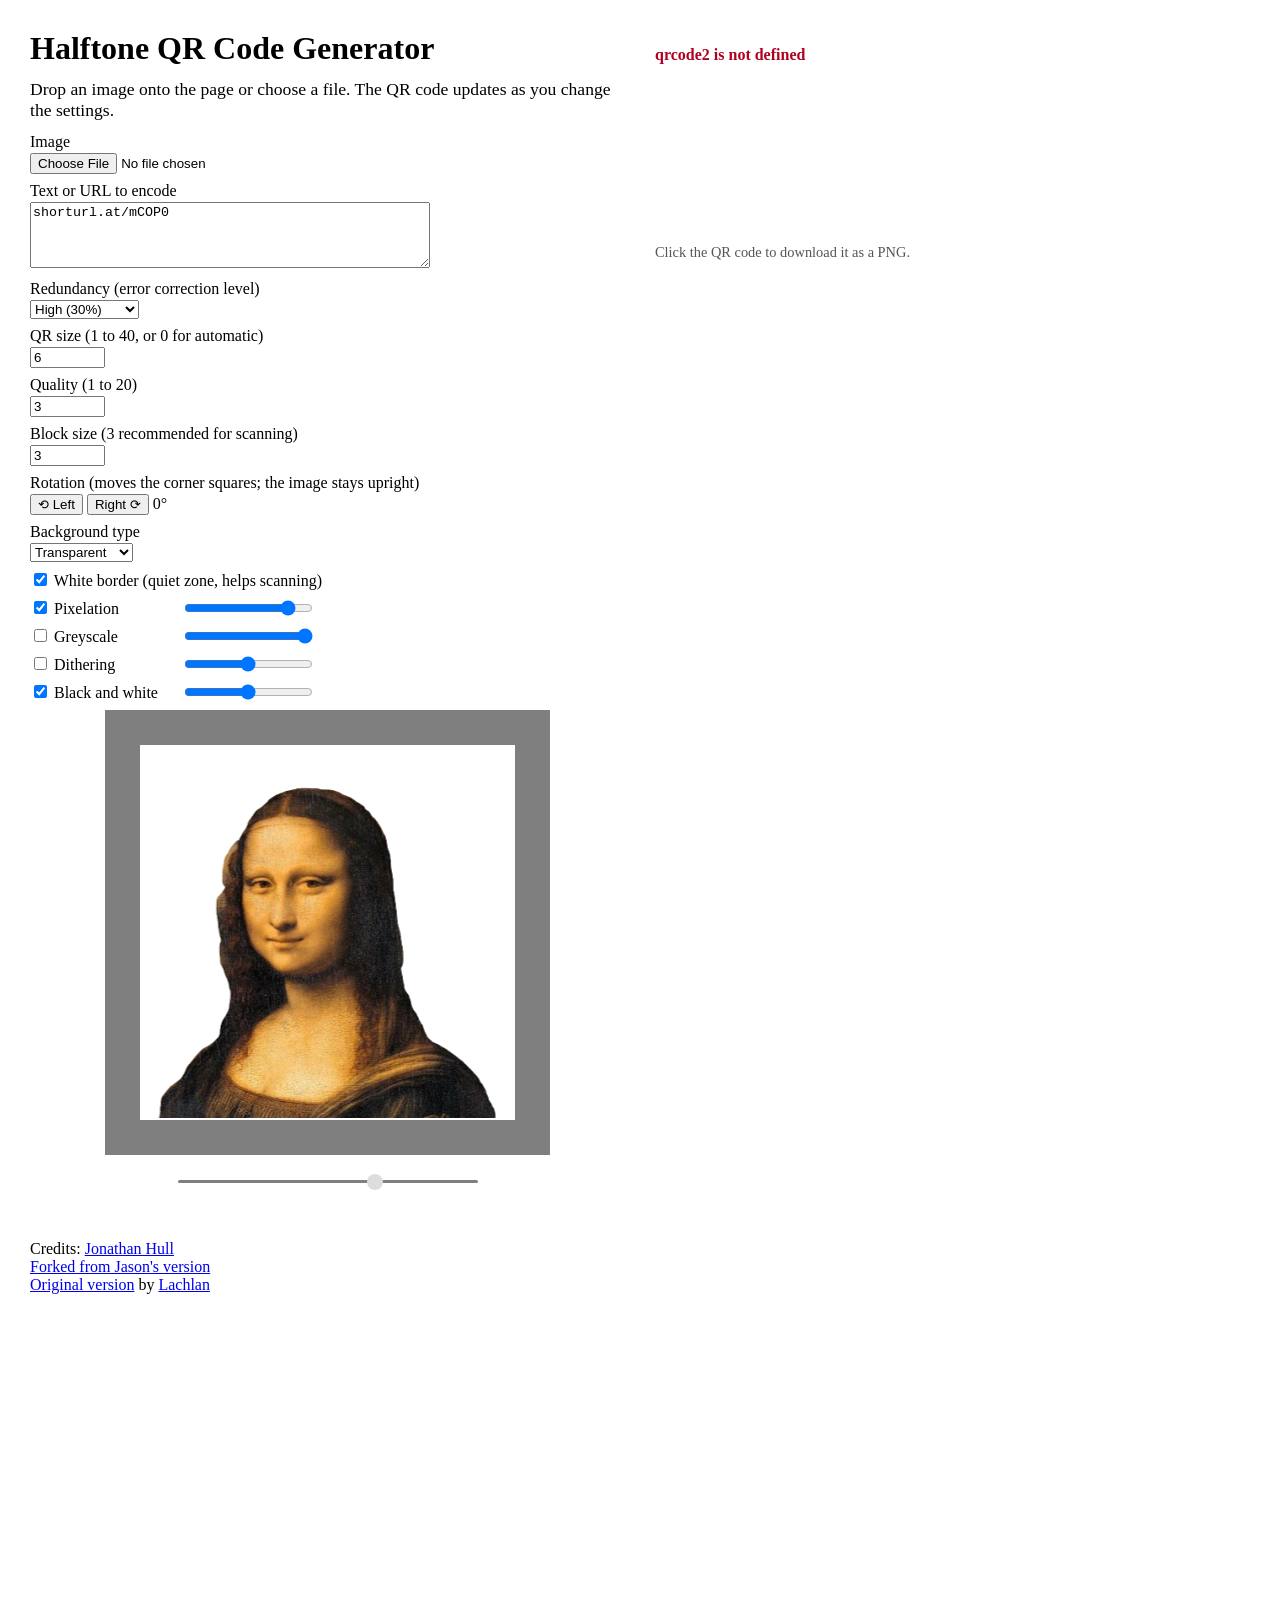
==== public/index.html @ e84c5cf5 "Credit this fork's repo and link the upstream fork in the footer Co-Authored-By: Claude Opus 5.5 <no" ====
<!DOCTYPE html>
<html lang="en">
  <head>
    <meta charset="utf-8" />
    <meta name="viewport" content="width=device-width, initial-scale=1.0" />
    <title>Halftone QR Code Generator</title>
    <script src="croppie.min.js"></script>
    <script src="qrcodenew.js"></script>
    <script src="sample-image.js"></script>
    <script src="halftoneqr2.js"></script>
    <link rel="stylesheet" href="croppie.min.css" />
    <link rel="stylesheet" href="style.css" />
  </head>
  <body>
    <div class="row">
      <div class="options">
        <h1>Halftone QR Code Generator</h1>
        <h2>
          Drop an image onto the page or choose a file. The QR code updates as
          you change the settings.
        </h2>

        <div class="field">
          <label for="file">Image</label>
          <input type="file" id="file" accept="image/*" />
        </div>

        <div class="field">
          <label for="input">Text or URL to encode</label>
          <textarea id="input" rows="4">shorturl.at/mCOP0</textarea>
        </div>

        <div class="field">
          <label for="error_level">Redundancy (error correction level)</label>
          <select id="error_level">
            <option value="L">Low (7%)</option>
            <option value="M">Medium (15%)</option>
            <option value="Q">Quartile (25%)</option>
            <option value="H" selected>High (30%)</option>
          </select>
        </div>

        <div class="field">
          <label for="size">QR size (1 to 40, or 0 for automatic)</label>
          <input type="number" id="size" value="6" min="0" max="40" step="1" />
        </div>

        <div class="field">
          <label for="quality">Quality (1 to 20)</label>
          <input type="number" id="quality" value="3" min="1" max="20" step="1" />
        </div>

        <div class="field">
          <label for="block-size">Block size (3 recommended for scanning)</label>
          <input type="number" id="block-size" value="3" min="1" max="9" step="1" />
        </div>

        <div class="field">
          <label>Rotation (moves the corner squares; the image stays upright)</label>
          <input type="hidden" id="rotation" value="0" />
          <button type="button" id="rotate-left" title="Rotate left 90°">⟲ Left</button>
          <button type="button" id="rotate-right" title="Rotate right 90°">Right ⟳</button>
          <output id="rotation-label" aria-live="polite">0°</output>
        </div>

        <div class="field">
          <label for="background">Background type</label>
          <select id="background">
            <option value="trans">Transparent</option>
            <option value="noise">Noise</option>
            <option value="large">Noise (Large)</option>
          </select>
        </div>

        <div class="field">
          <label><input type="checkbox" id="quiet-zone" checked /> White border (quiet zone, helps scanning)</label>
        </div>

        <div class="field effect">
          <label><input type="checkbox" id="pixelate" checked /> Pixelation</label>
          <input type="range" min="0" max="100" value="85" id="pixelation" aria-label="Pixelation amount" />
        </div>

        <div class="field effect">
          <label><input type="checkbox" id="should-greyscale" /> Greyscale</label>
          <input type="range" min="0" max="100" value="100" id="greyscale" aria-label="Greyscale amount" />
        </div>

        <div class="field effect">
          <label><input type="checkbox" id="should-dither" /> Dithering</label>
          <input type="range" min="0" max="255" value="127" id="dither" aria-label="Dithering threshold" />
        </div>

        <div class="field effect">
          <label><input type="checkbox" id="blacknwhite" checked /> Black and white</label>
          <input type="range" min="0" max="255" value="127" id="contrast" aria-label="Black and white threshold" />
        </div>

        <div id="crop"></div>
      </div>

      <div class="display">
        <p id="error" role="alert" hidden></p>
        <a id="download" href="about:blank" download="qr.png" title="Download QR Code">
          <canvas id="output"></canvas>
        </a>
        <p class="hint">Click the QR code to download it as a PNG.</p>
      </div>
    </div>

    <footer>
      Credits:
      <a href="https://github.com/IguanaBob/halftone-qrcode" target="_blank" rel="noopener">Jonathan Hull</a>
      <br />
      <a href="https://github.com/nythrox/halftone-qrcode" target="_blank" rel="noopener">Forked from Jason's version</a>
      <br />
      <a href="https://jsfiddle.net/lachlan/r8qWV/" target="_blank" rel="noopener">Original version</a>
      by <a href="http://lach.la" target="_blank" rel="noopener">Lachlan</a>
    </footer>

    <div id="overlay">Drop image</div>
  </body>
</html>
---- public/croppie.min.css ----
.croppie-container{width:100%;height:100%}.croppie-container .cr-image{z-index:-1;position:absolute;top:0;left:0;transform-origin:0 0;max-height:none;max-width:none}.croppie-container .cr-boundary{position:relative;overflow:hidden;margin:0 auto;z-index:1;width:100%;height:100%}.croppie-container .cr-resizer,.croppie-container .cr-viewport{position:absolute;border:2px solid #fff;margin:auto;top:0;bottom:0;right:0;left:0;box-shadow:0 0 2000px 2000px rgba(0,0,0,.5);z-index:0}.croppie-container .cr-resizer{z-index:2;box-shadow:none;pointer-events:none}.croppie-container .cr-resizer-horisontal,.croppie-container .cr-resizer-vertical{position:absolute;pointer-events:all}.croppie-container .cr-resizer-horisontal::after,.croppie-container .cr-resizer-vertical::after{display:block;position:absolute;box-sizing:border-box;border:1px solid #000;background:#fff;width:10px;height:10px;content:''}.croppie-container .cr-resizer-vertical{bottom:-5px;cursor:row-resize;width:100%;height:10px}.croppie-container .cr-resizer-vertical::after{left:50%;margin-left:-5px}.croppie-container .cr-resizer-horisontal{right:-5px;cursor:col-resize;width:10px;height:100%}.croppie-container .cr-resizer-horisontal::after{top:50%;margin-top:-5px}.croppie-container .cr-original-image{display:none}.croppie-container .cr-vp-circle{border-radius:50%}.croppie-container .cr-overlay{z-index:1;position:absolute;cursor:move;touch-action:none}.croppie-container .cr-slider-wrap{width:75%;margin:15px auto;text-align:center}.croppie-result{position:relative;overflow:hidden}.croppie-result img{position:absolute}.croppie-container .cr-image,.croppie-container .cr-overlay,.croppie-container .cr-viewport{-webkit-transform:translateZ(0);-moz-transform:translateZ(0);-ms-transform:translateZ(0);transform:translateZ(0)}.cr-slider{-webkit-appearance:none;width:300px;max-width:100%;padding-top:8px;padding-bottom:8px;background-color:transparent}.cr-slider::-webkit-slider-runnable-track{width:100%;height:3px;background:rgba(0,0,0,.5);border:0;border-radius:3px}.cr-slider::-webkit-slider-thumb{-webkit-appearance:none;border:none;height:16px;width:16px;border-radius:50%;background:#ddd;margin-top:-6px}.cr-slider:focus{outline:0}.cr-slider::-moz-range-track{width:100%;height:3px;background:rgba(0,0,0,.5);border:0;border-radius:3px}.cr-slider::-moz-range-thumb{border:none;height:16px;width:16px;border-radius:50%;background:#ddd;margin-top:-6px}.cr-slider:-moz-focusring{outline:1px solid #fff;outline-offset:-1px}.cr-slider::-ms-track{width:100%;height:5px;background:0 0;border-color:transparent;border-width:6px 0;color:transparent}.cr-slider::-ms-fill-lower{background:rgba(0,0,0,.5);border-radius:10px}.cr-slider::-ms-fill-upper{background:rgba(0,0,0,.5);border-radius:10px}.cr-slider::-ms-thumb{border:none;height:16px;width:16px;border-radius:50%;background:#ddd;margin-top:1px}.cr-slider:focus::-ms-fill-lower{background:rgba(0,0,0,.5)}.cr-slider:focus::-ms-fill-upper{background:rgba(0,0,0,.5)}.cr-rotate-controls{position:absolute;bottom:5px;left:5px;z-index:1}.cr-rotate-controls button{border:0;background:0 0}.cr-rotate-controls i:before{display:inline-block;font-style:normal;font-weight:900;font-size:22px}.cr-rotate-l i:before{content:'↺'}.cr-rotate-r i:before{content:'↻'}
/*# sourceMappingURL=croppie.min.css.map */
---- public/style.css ----
html, body {
    margin: 0;
}

body {
    position: relative;
    padding: 16px;
}

@media (min-width: 700px) {
    body {
        padding: 30px;
    }
}

h1, h2 {
    margin: 0 0 12px;
}

h2 {
    font-size: 1.1em;
    font-weight: normal;
}

.row {
    display: flex;
    flex-wrap: wrap;
    gap: 30px;
}

.options, .display {
    flex: 1 1 320px;
    min-width: 0;
}

.field {
    margin: 8px 0;
}

.field > label:first-child:not(:has(input)) {
    display: block;
    margin-bottom: 2px;
}

.effect {
    display: flex;
    flex-wrap: wrap;
    align-items: center;
    gap: 8px;
}

.effect label {
    min-width: 9em;
}

textarea {
    width: 100%;
    max-width: 30em;
    box-sizing: border-box;
}

input[type="number"] {
    width: 5em;
}

#crop {
    width: 100%;
    max-width: 100%;
}

.cr-boundary {
    max-width: 100%;
}

canvas {
    display: block;
    max-width: 100%;
    max-height: 100vh;
    image-rendering: -webkit-crisp-edges;
    image-rendering: crisp-edges;
    image-rendering: pixelated;
}

#error {
    color: #b00020;
    font-weight: bold;
}

.hint {
    color: #555;
    font-size: 0.9em;
}

footer {
    margin-top: 30px;
}

#overlay {
    display: none;
    position: fixed;
    top: 0;
    left: 0;
    width: 100%;
    height: 100%;
    background-color: rgba(0,0,0,0.5);
    z-index: 10;
    font-size: clamp(32px, 10vw, 100px);
    color: white;
    text-align: center;
}

body.hover #overlay {
    display: block;
}
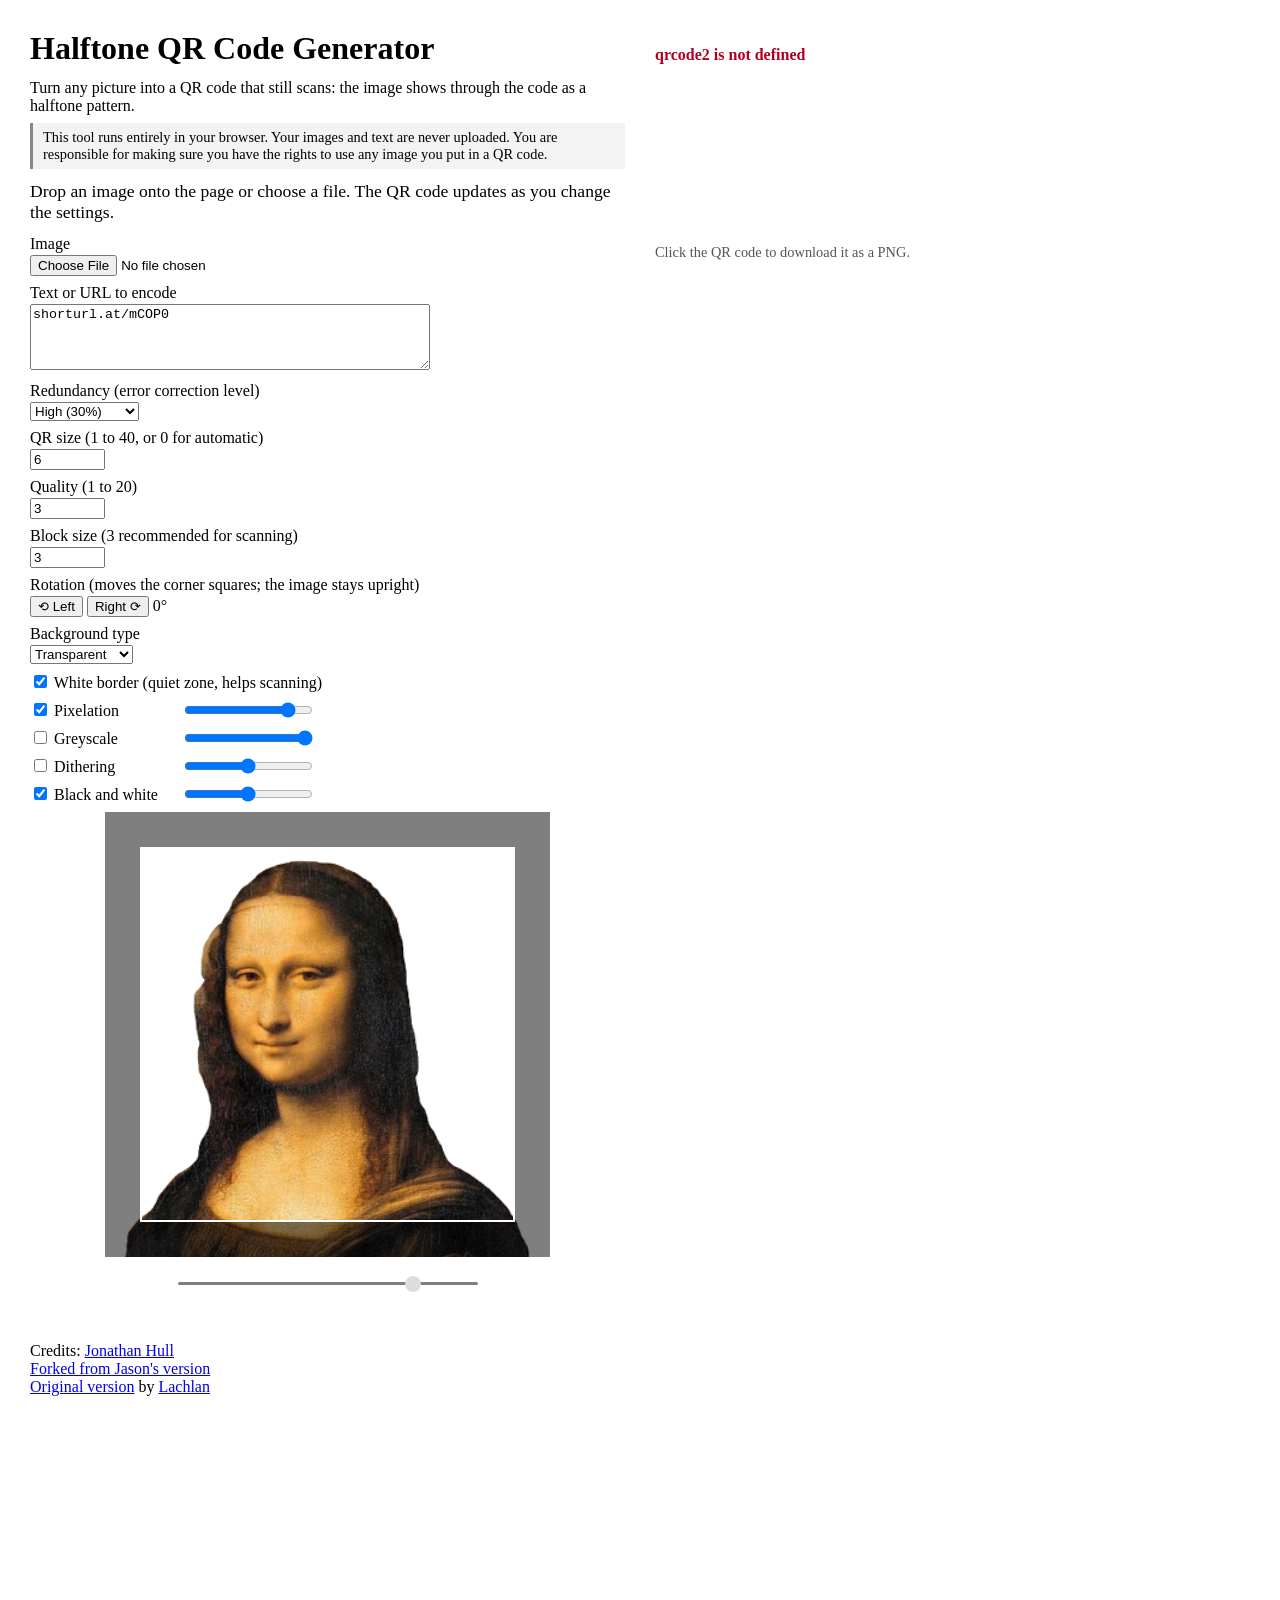
==== commit 1771a09d: "Right-size PNG downloads, add intro and local-use notice - Add png-encoder.js: pick the smallest cor" ====
--- a/public/index.html
+++ b/public/index.html
@@ -7,6 +7,7 @@
     <script src="croppie.min.js"></script>
     <script src="qrcodenew.js"></script>
     <script src="sample-image.js"></script>
+    <script src="png-encoder.js"></script>
     <script src="halftoneqr2.js"></script>
     <link rel="stylesheet" href="croppie.min.css" />
     <link rel="stylesheet" href="style.css" />
@@ -15,6 +16,15 @@
     <div class="row">
       <div class="options">
         <h1>Halftone QR Code Generator</h1>
+        <p class="intro">
+          Turn any picture into a QR code that still scans: the image shows
+          through the code as a halftone pattern.
+        </p>
+        <p class="notice">
+          This tool runs entirely in your browser. Your images and text are
+          never uploaded. You are responsible for making sure you have the
+          rights to use any image you put in a QR code.
+        </p>
         <h2>
           Drop an image onto the page or choose a file. The QR code updates as
           you change the settings.
@@ -104,7 +114,7 @@
         <a id="download" href="about:blank" download="qr.png" title="Download QR Code">
           <canvas id="output"></canvas>
         </a>
-        <p class="hint">Click the QR code to download it as a PNG.</p>
+        <p class="hint">Click the QR code to download it as a PNG<span id="png-info"></span>.</p>
       </div>
     </div>
 
--- a/public/style.css
+++ b/public/style.css
@@ -20,6 +20,20 @@
 h2 {
     font-size: 1.1em;
     font-weight: normal;
+}
+
+.intro {
+    margin: 0 0 8px;
+    max-width: 40em;
+}
+
+.notice {
+    margin: 0 0 12px;
+    max-width: 40em;
+    padding: 6px 10px;
+    border-left: 3px solid #888;
+    background: #f3f3f3;
+    font-size: 0.9em;
 }
 
 .row {
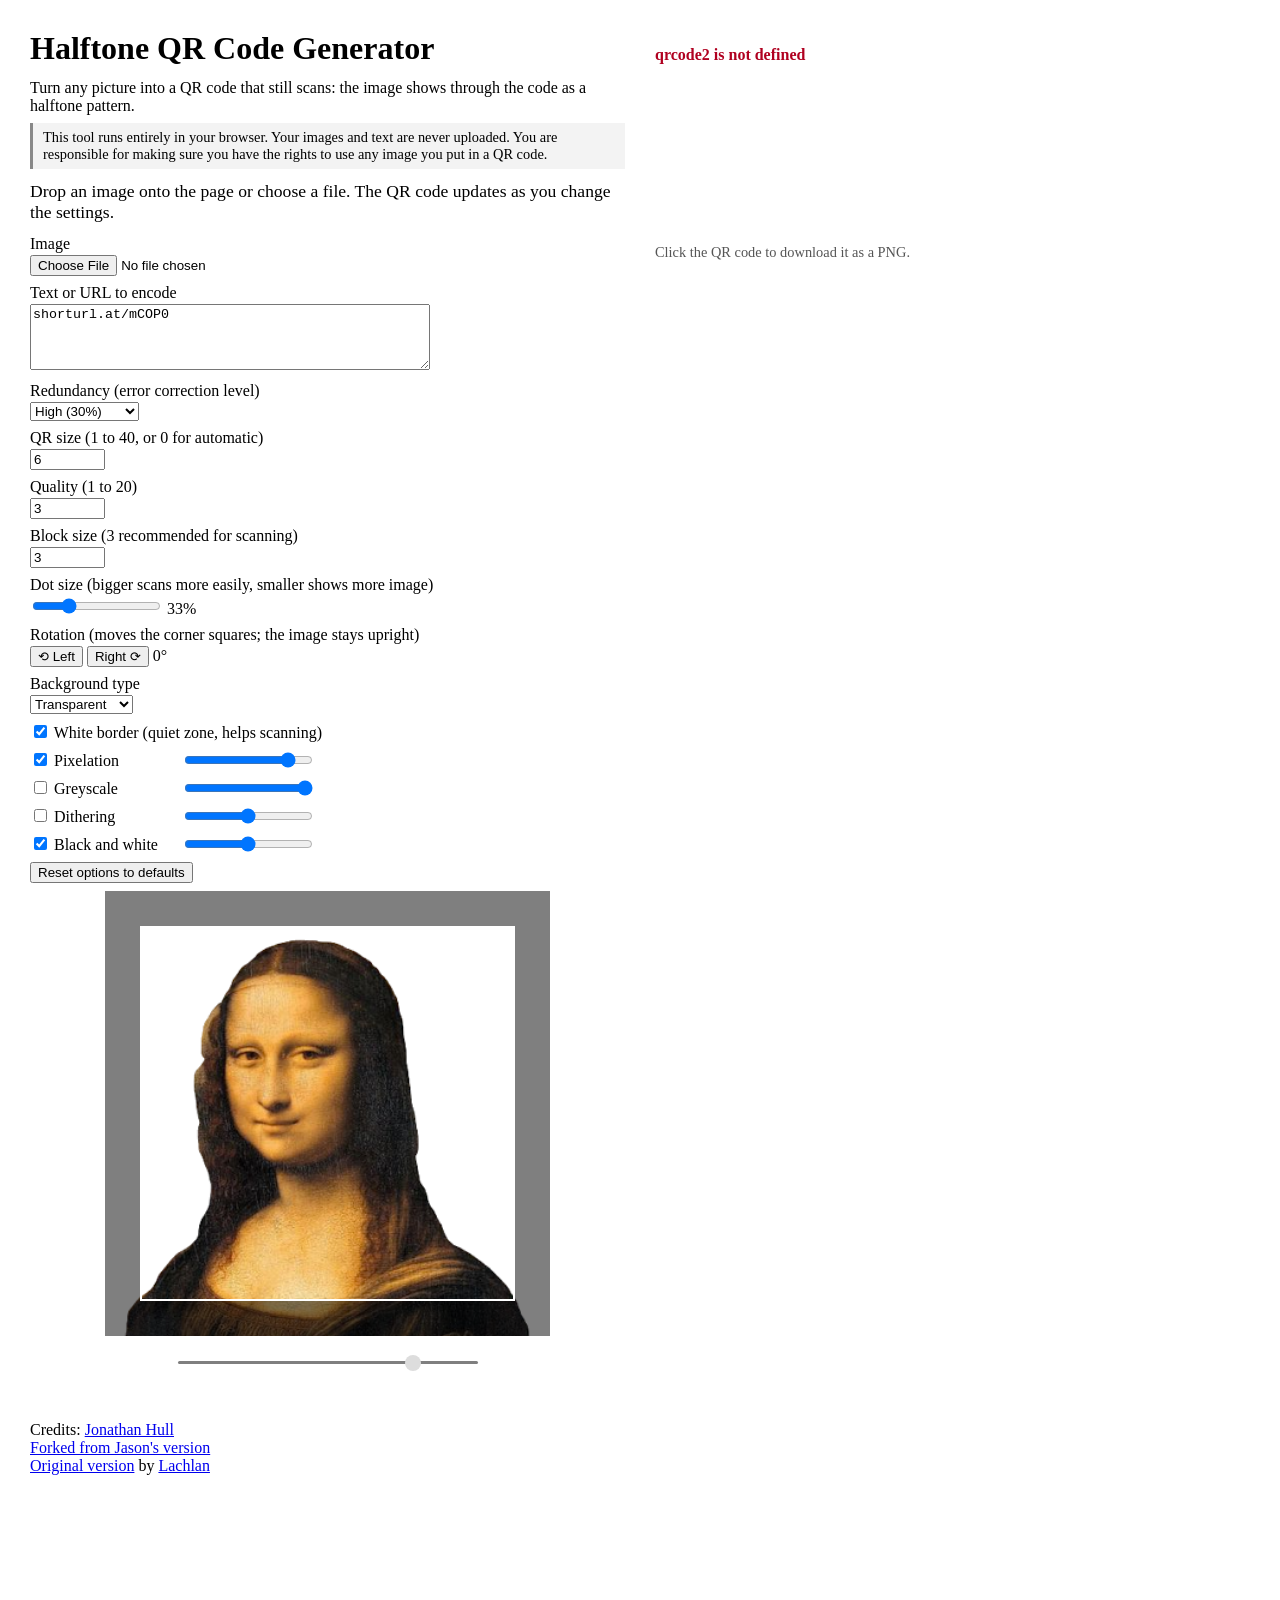
==== commit ad320e02: "Add adjustable dot size and a reset-to-defaults button A Dot size slider (10-100% of the module, def" ====
--- a/public/index.html
+++ b/public/index.html
@@ -66,6 +66,12 @@
         </div>
 
         <div class="field">
+          <label for="dot-size">Dot size (bigger scans more easily, smaller shows more image)</label>
+          <input type="range" id="dot-size" min="10" max="100" step="1" value="33" />
+          <output id="dot-size-label" for="dot-size">33%</output>
+        </div>
+
+        <div class="field">
           <label>Rotation (moves the corner squares; the image stays upright)</label>
           <input type="hidden" id="rotation" value="0" />
           <button type="button" id="rotate-left" title="Rotate left 90°">⟲ Left</button>
@@ -106,6 +112,10 @@
           <input type="range" min="0" max="255" value="127" id="contrast" aria-label="Black and white threshold" />
         </div>
 
+        <div class="field">
+          <button type="button" id="reset" title="Set every option back to its default. Keeps your text and image.">Reset options to defaults</button>
+        </div>
+
         <div id="crop"></div>
       </div>
 
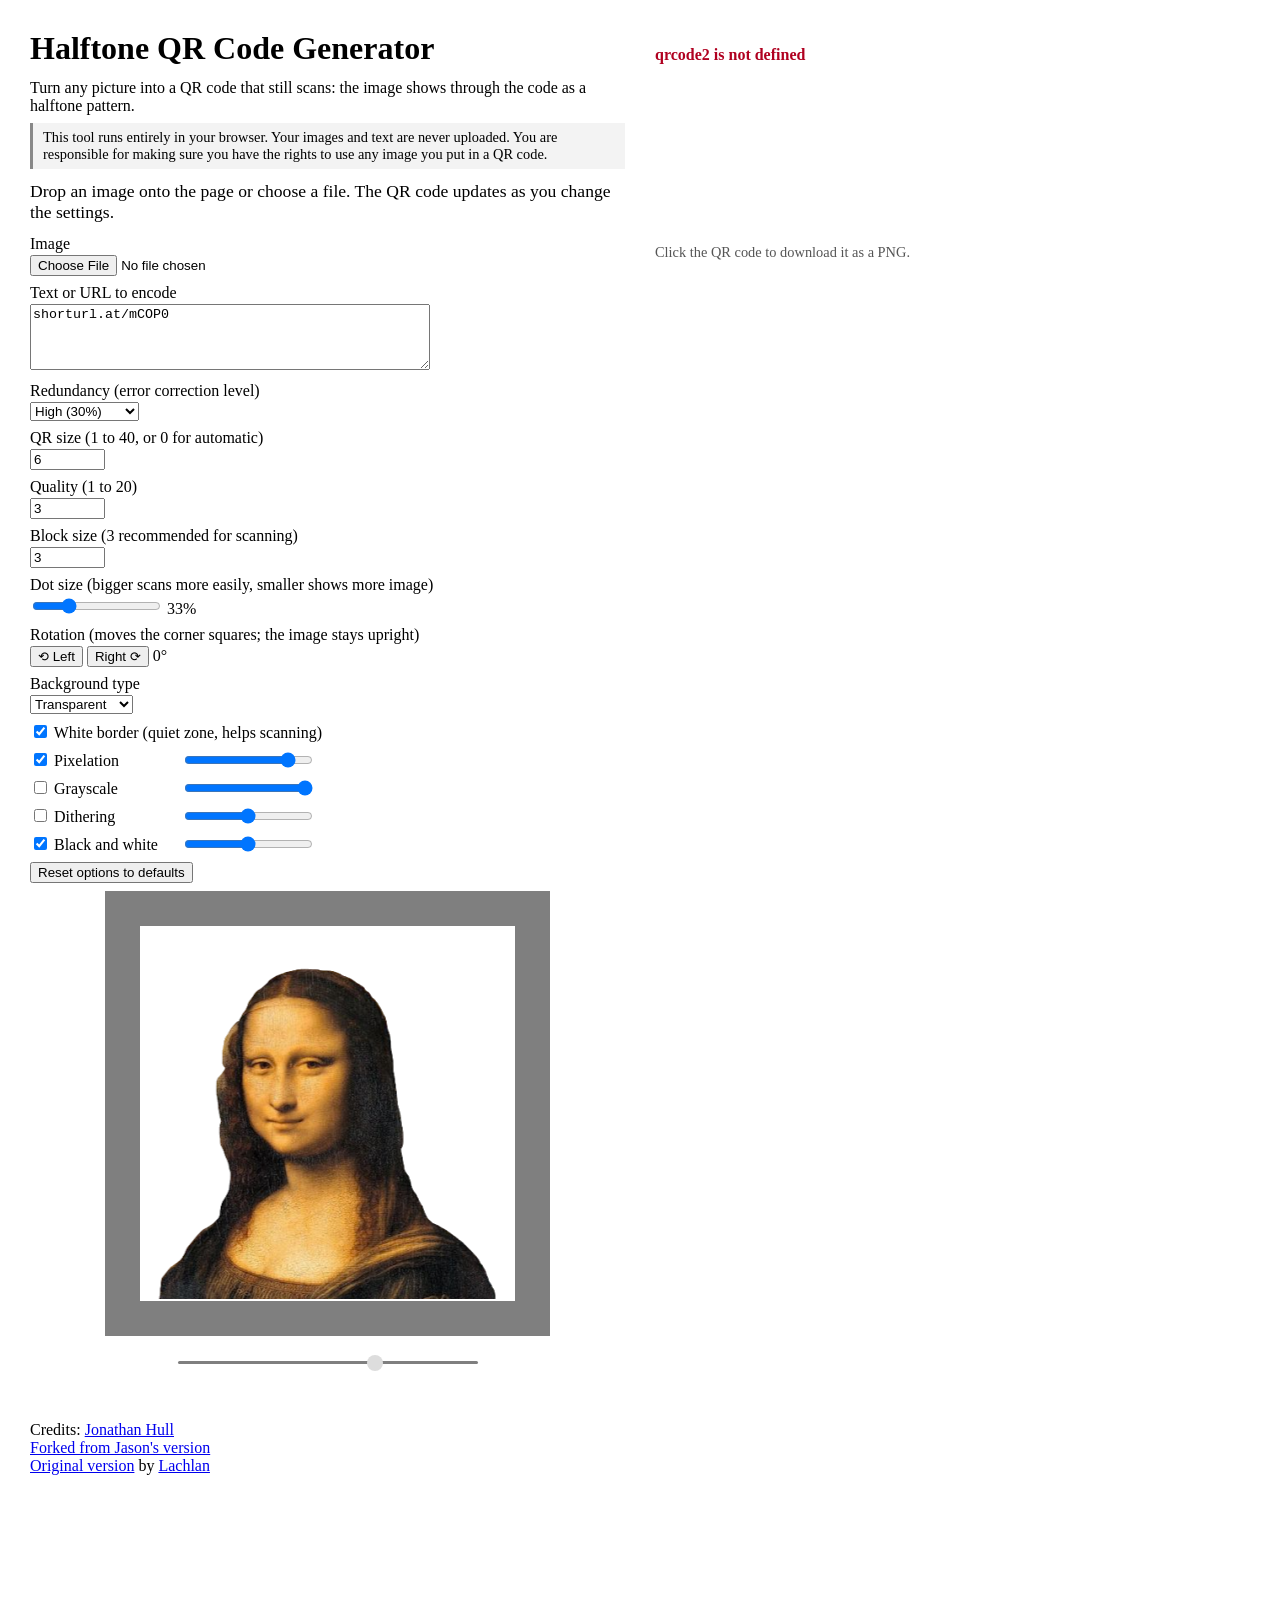
==== commit 3e11a3d5: "Use American English spelling and tidy README grammar Co-Authored-By: Claude Opus 5.5 <noreply@anthr" ====
--- a/public/index.html
+++ b/public/index.html
@@ -98,8 +98,8 @@
         </div>
 
         <div class="field effect">
-          <label><input type="checkbox" id="should-greyscale" /> Greyscale</label>
-          <input type="range" min="0" max="100" value="100" id="greyscale" aria-label="Greyscale amount" />
+          <label><input type="checkbox" id="should-grayscale" /> Grayscale</label>
+          <input type="range" min="0" max="100" value="100" id="grayscale" aria-label="Grayscale amount" />
         </div>
 
         <div class="field effect">
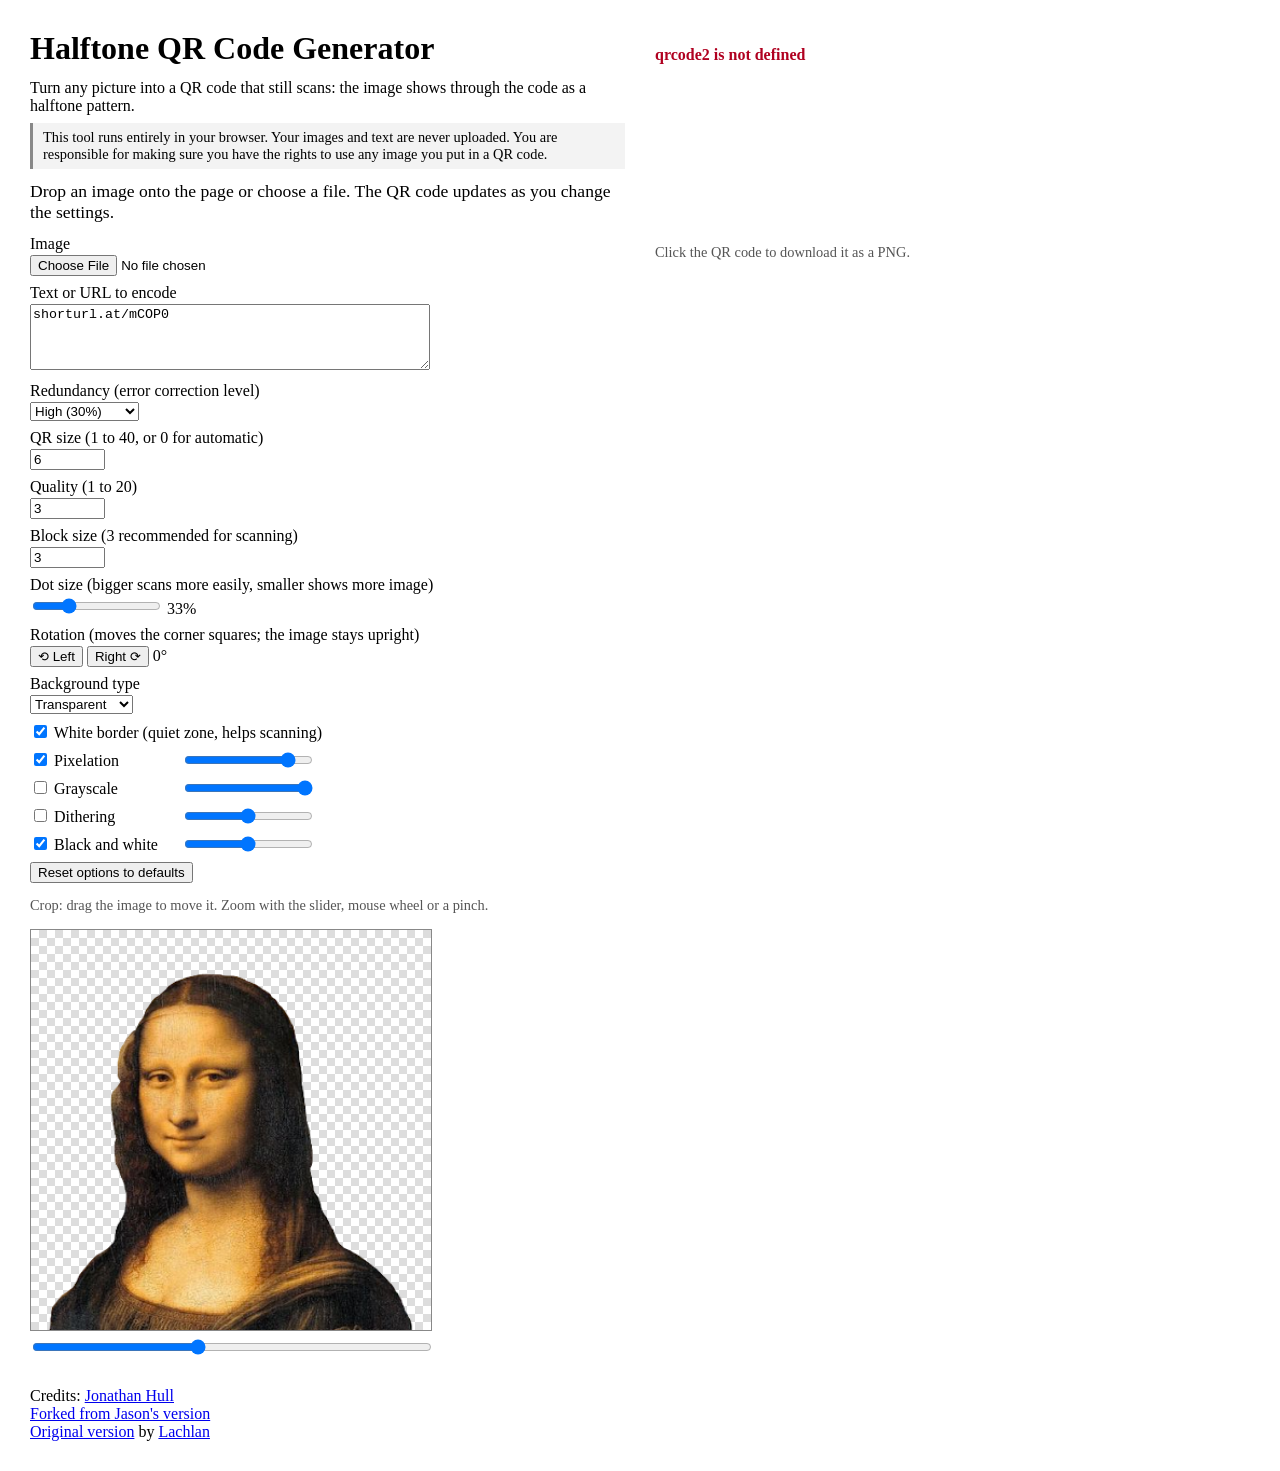
==== commit 0dd8eb95: "Replace Croppie with a small built-in cropper cropper.js draws the crop on a canvas and supports dra" ====
--- a/public/index.html
+++ b/public/index.html
@@ -4,12 +4,11 @@
     <meta charset="utf-8" />
     <meta name="viewport" content="width=device-width, initial-scale=1.0" />
     <title>Halftone QR Code Generator</title>
-    <script src="croppie.min.js"></script>
     <script src="qrcodenew.js"></script>
     <script src="sample-image.js"></script>
     <script src="png-encoder.js"></script>
+    <script src="cropper.js"></script>
     <script src="halftoneqr2.js"></script>
-    <link rel="stylesheet" href="croppie.min.css" />
     <link rel="stylesheet" href="style.css" />
   </head>
   <body>
@@ -116,6 +115,7 @@
           <button type="button" id="reset" title="Set every option back to its default. Keeps your text and image.">Reset options to defaults</button>
         </div>
 
+        <p class="hint">Crop: drag the image to move it. Zoom with the slider, mouse wheel or a pinch.</p>
         <div id="crop"></div>
       </div>
 
--- a/public/style.css
+++ b/public/style.css
@@ -82,8 +82,32 @@
     max-width: 100%;
 }
 
-.cr-boundary {
+/* Checkerboard shows where the crop is transparent. */
+.crop-box {
+    display: block;
     max-width: 100%;
+    max-height: none;
+    image-rendering: auto;
+    border: 1px solid #888;
+    background: repeating-conic-gradient(#ddd 0% 25%, #fff 0% 50%) 0 0 / 16px 16px;
+    cursor: grab;
+    touch-action: none;
+}
+
+.crop-box:active {
+    cursor: grabbing;
+}
+
+.crop-box:focus-visible {
+    outline: 3px solid #4a90d9;
+    outline-offset: 2px;
+}
+
+.crop-zoom {
+    display: block;
+    width: 100%;
+    max-width: 400px;
+    margin-top: 8px;
 }
 
 canvas {
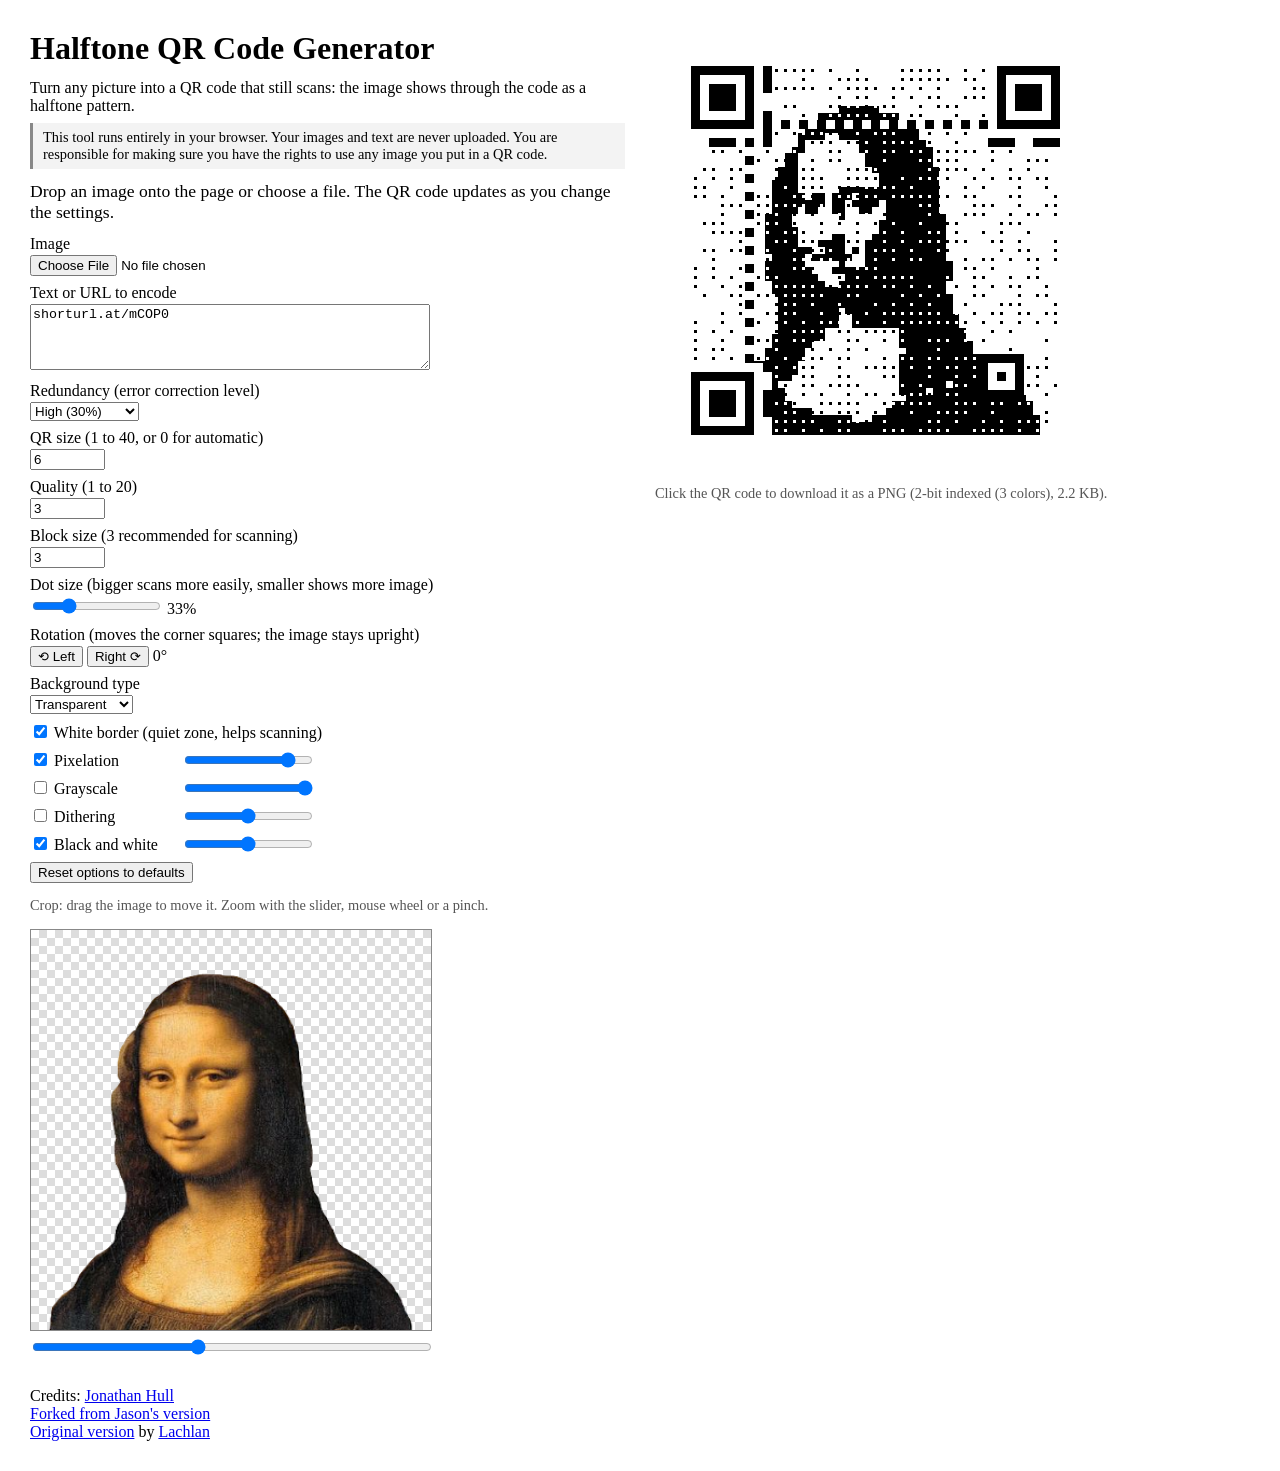
==== commit 4f10d3e1: "Encode QR text as UTF-8 and give the scripts clearer names The QR library kept only the low byte of " ====
--- a/public/index.html
+++ b/public/index.html
@@ -4,11 +4,11 @@
     <meta charset="utf-8" />
     <meta name="viewport" content="width=device-width, initial-scale=1.0" />
     <title>Halftone QR Code Generator</title>
-    <script src="qrcodenew.js"></script>
+    <script src="qrcode.js"></script>
     <script src="sample-image.js"></script>
     <script src="png-encoder.js"></script>
     <script src="cropper.js"></script>
-    <script src="halftoneqr2.js"></script>
+    <script src="app.js"></script>
     <link rel="stylesheet" href="style.css" />
   </head>
   <body>
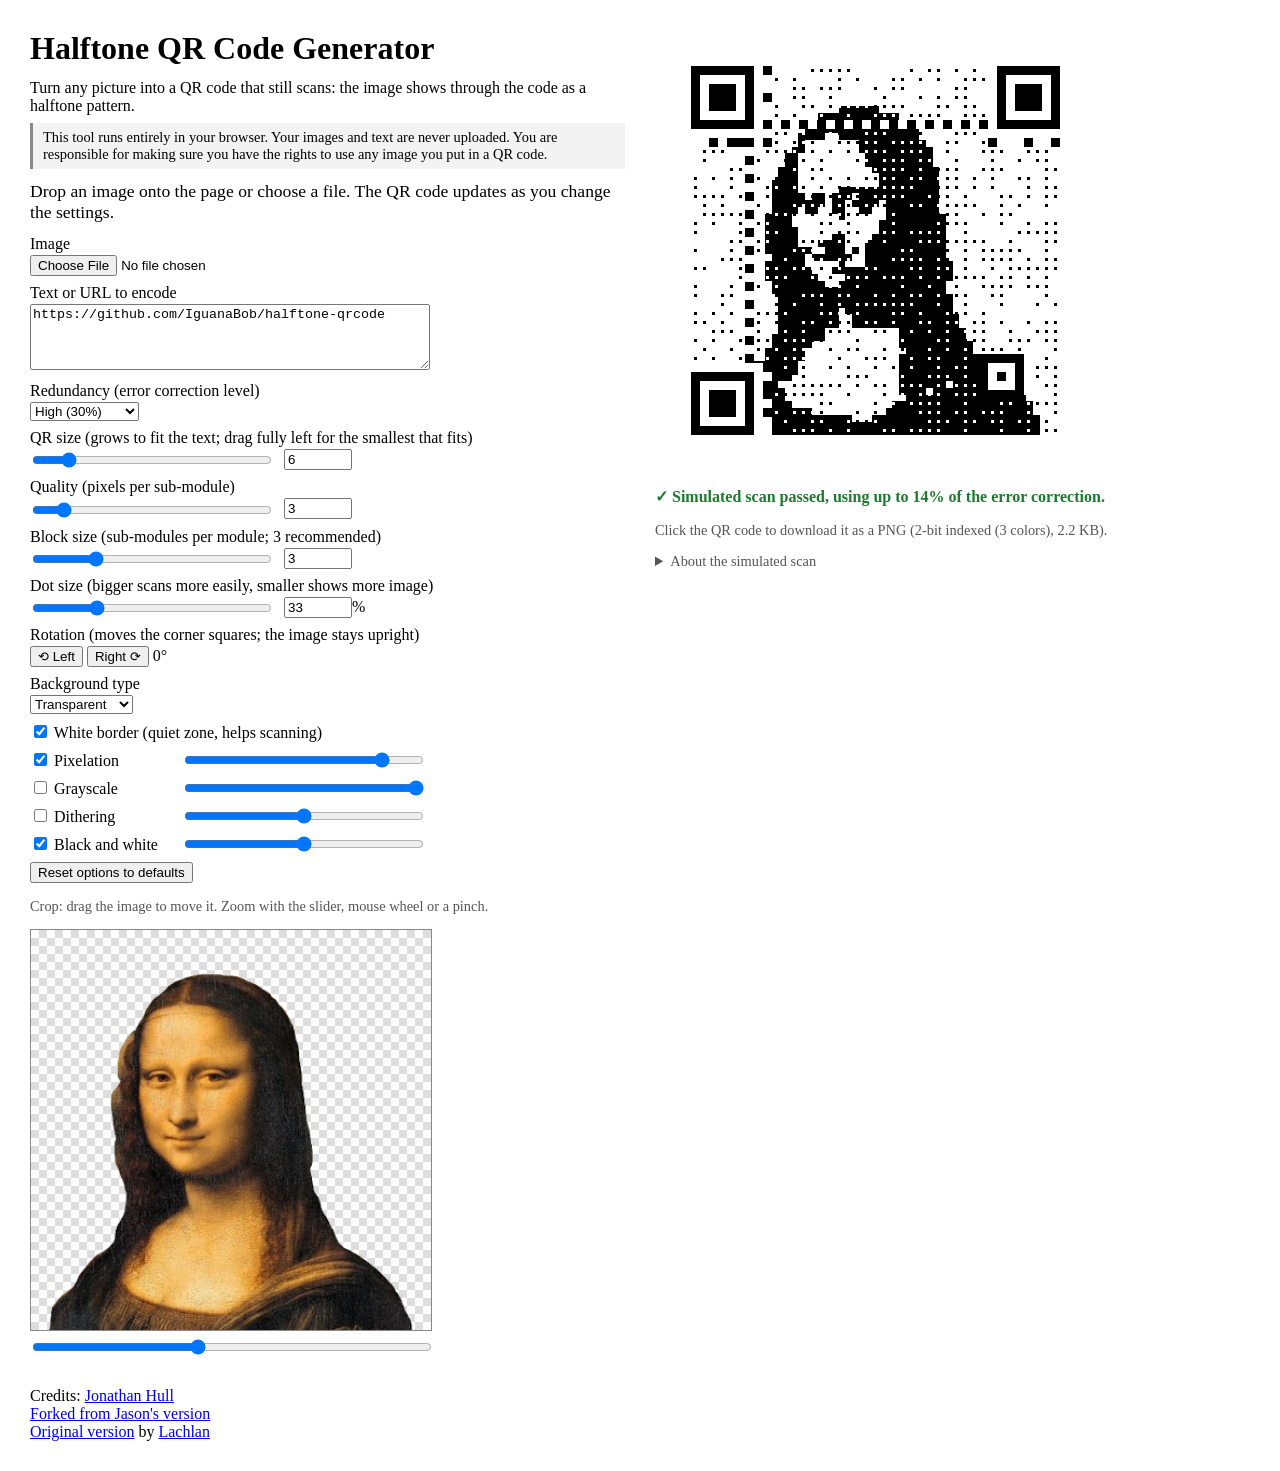
==== commit cb39397f: "Add a simulated scan check, slider controls and auto QR sizing - scan-check.js estimates whether a p" ====
--- a/public/index.html
+++ b/public/index.html
@@ -8,6 +8,7 @@
     <script src="sample-image.js"></script>
     <script src="png-encoder.js"></script>
     <script src="cropper.js"></script>
+    <script src="scan-check.js"></script>
     <script src="app.js"></script>
     <link rel="stylesheet" href="style.css" />
   </head>
@@ -36,7 +37,7 @@
 
         <div class="field">
           <label for="input">Text or URL to encode</label>
-          <textarea id="input" rows="4">shorturl.at/mCOP0</textarea>
+          <textarea id="input" rows="4">https://github.com/IguanaBob/halftone-qrcode</textarea>
         </div>
 
         <div class="field">
@@ -50,24 +51,27 @@
         </div>
 
         <div class="field">
-          <label for="size">QR size (1 to 40, or 0 for automatic)</label>
-          <input type="number" id="size" value="6" min="0" max="40" step="1" />
+          <label for="size">QR size (grows to fit the text; drag fully left for the smallest that fits)</label>
+          <input type="range" id="size" value="6" min="1" max="40" step="1" />
+          <input type="number" id="size-num" value="6" min="1" max="40" step="1" aria-label="QR size" />
         </div>
 
         <div class="field">
-          <label for="quality">Quality (1 to 20)</label>
-          <input type="number" id="quality" value="3" min="1" max="20" step="1" />
+          <label for="quality">Quality (pixels per sub-module)</label>
+          <input type="range" id="quality" value="3" min="1" max="20" step="1" />
+          <input type="number" id="quality-num" value="3" min="1" max="20" step="1" aria-label="Quality" />
         </div>
 
         <div class="field">
-          <label for="block-size">Block size (3 recommended for scanning)</label>
-          <input type="number" id="block-size" value="3" min="1" max="9" step="1" />
+          <label for="block-size">Block size (sub-modules per module; 3 recommended)</label>
+          <input type="range" id="block-size" value="3" min="1" max="9" step="1" />
+          <input type="number" id="block-size-num" value="3" min="1" max="9" step="1" aria-label="Block size" />
         </div>
 
         <div class="field">
           <label for="dot-size">Dot size (bigger scans more easily, smaller shows more image)</label>
           <input type="range" id="dot-size" min="10" max="100" step="1" value="33" />
-          <output id="dot-size-label" for="dot-size">33%</output>
+          <input type="number" id="dot-size-num" value="33" min="10" max="100" step="1" aria-label="Dot size percent" />%
         </div>
 
         <div class="field">
@@ -124,7 +128,24 @@
         <a id="download" href="about:blank" download="qr.png" title="Download QR Code">
           <canvas id="output"></canvas>
         </a>
+        <p id="scan-check" class="scan-check" aria-live="polite"></p>
         <p class="hint">Click the QR code to download it as a PNG<span id="png-info"></span>.</p>
+        <details class="hint scan-about">
+          <summary>About the simulated scan</summary>
+          <p>
+            The page imitates what a phone camera would see: it shrinks the
+            code to about 8 pixels per module, blurs it slightly, and converts
+            it to black and white the way scanner apps do. It then reads every
+            module, including with the reading grid slightly misaligned, and
+            checks whether error correction could fix the mistakes.
+          </p>
+          <p>
+            It can't simulate lighting, glare, shadows, viewing angle, camera
+            shake, distance, print or screen quality, or differences between
+            scanner apps. A code that passes is likely to work, but it's still
+            an estimate: always test with a real phone, ideally two.
+          </p>
+        </details>
       </div>
     </div>
 
--- a/public/style.css
+++ b/public/style.css
@@ -56,6 +56,11 @@
     margin-bottom: 2px;
 }
 
+.field input[type="range"] {
+    width: min(100%, 18em);
+    vertical-align: middle;
+}
+
 .effect {
     display: flex;
     flex-wrap: wrap;
@@ -74,7 +79,8 @@
 }
 
 input[type="number"] {
-    width: 5em;
+    width: 4.5em;
+    margin-left: 6px;
 }
 
 #crop {
@@ -124,6 +130,27 @@
     font-weight: bold;
 }
 
+.scan-check {
+    font-weight: bold;
+}
+
+.scan-ok {
+    color: #1b7a2e;
+}
+
+.scan-bad {
+    color: #b35c00;
+}
+
+.scan-about summary {
+    cursor: pointer;
+}
+
+.scan-about p {
+    margin: 6px 0;
+    max-width: 40em;
+}
+
 .hint {
     color: #555;
     font-size: 0.9em;
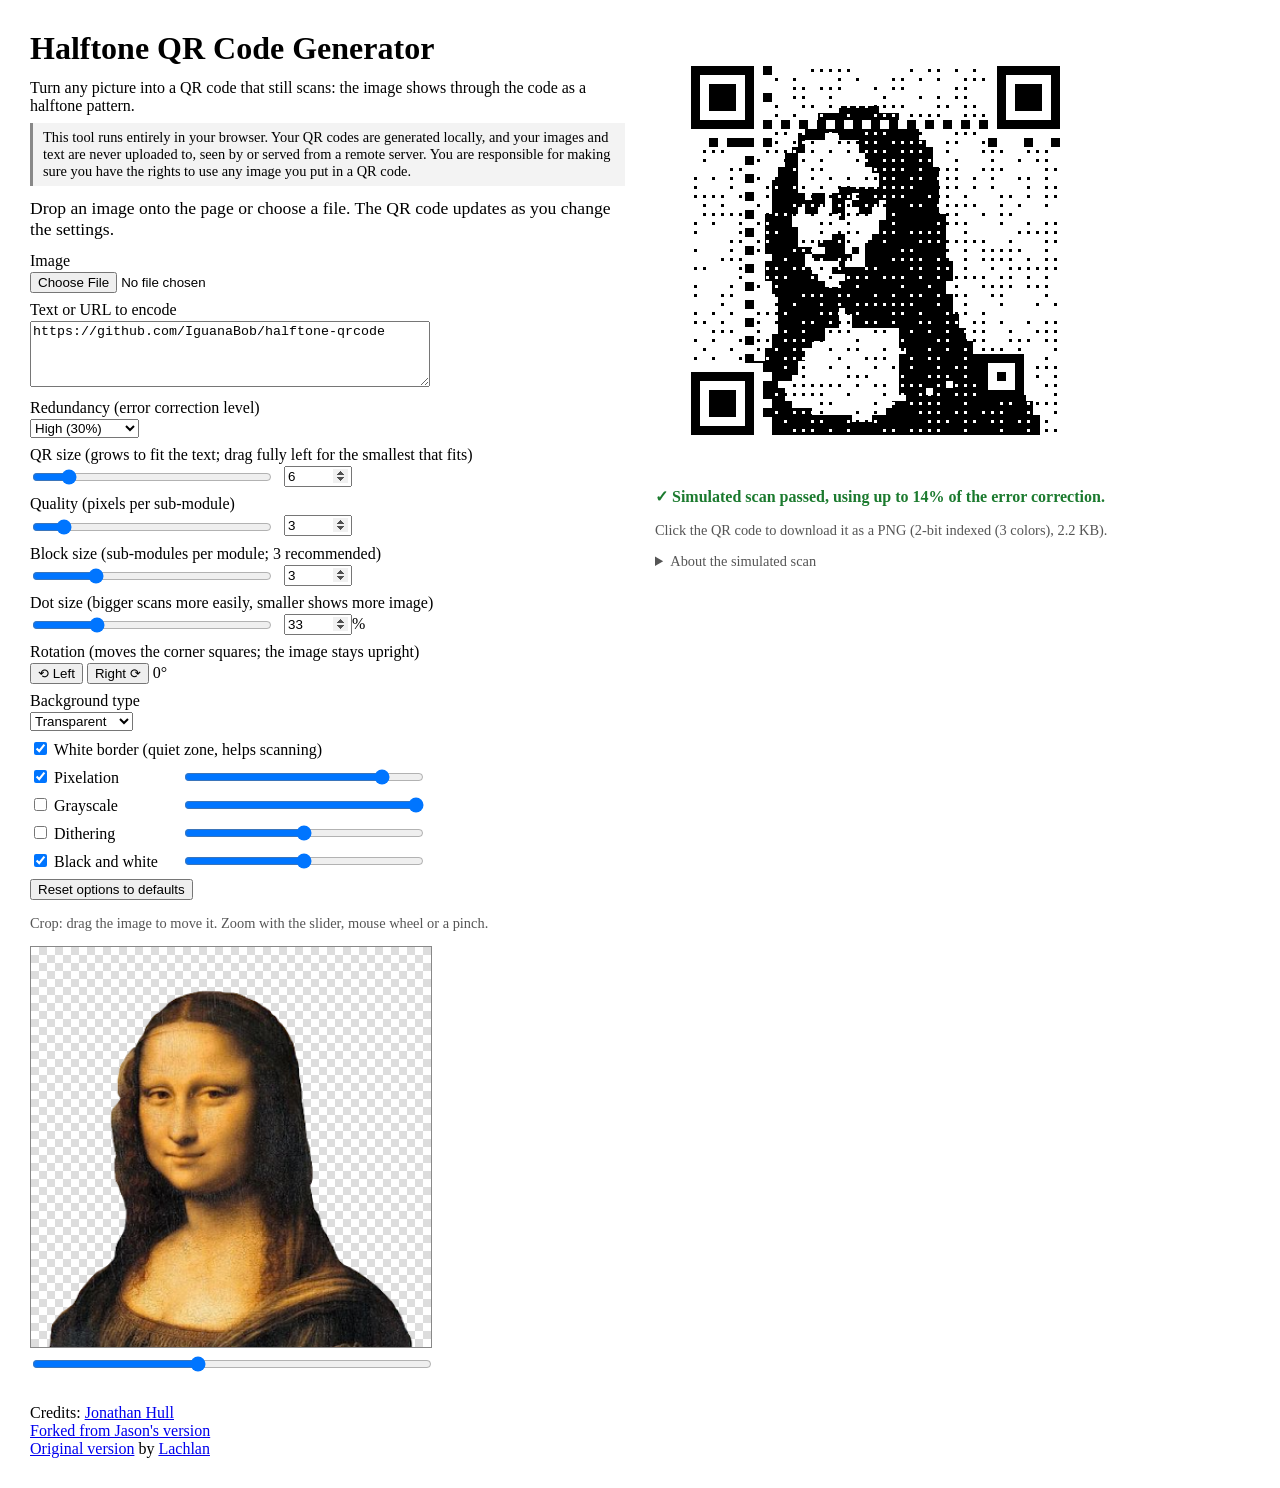
==== commit e9085fb8: "Harden the simulated scan, note PNG fallbacks, and refresh the README - Simulated scan: give up afte" ====
--- a/public/index.html
+++ b/public/index.html
@@ -21,9 +21,10 @@
           through the code as a halftone pattern.
         </p>
         <p class="notice">
-          This tool runs entirely in your browser. Your images and text are
-          never uploaded. You are responsible for making sure you have the
-          rights to use any image you put in a QR code.
+          This tool runs entirely in your browser. Your QR codes are generated
+          locally, and your images and text are never uploaded to, seen by or
+          served from a remote server. You are responsible for making sure
+          you have the rights to use any image you put in a QR code.
         </p>
         <h2>
           Drop an image onto the page or choose a file. The QR code updates as
@@ -130,6 +131,15 @@
         </a>
         <p id="scan-check" class="scan-check" aria-live="polite"></p>
         <p class="hint">Click the QR code to download it as a PNG<span id="png-info"></span>.</p>
+        <p id="png-note" class="hint" hidden></p>
+        <p id="readback-note" class="hint notice" hidden>
+          This browser changes or blocks the canvas image data that pages read
+          back, usually as a privacy protection against fingerprinting (Brave,
+          Tor Browser and some Firefox settings do this). The simulated scan may be wrong, the PNG may be
+          larger than usual, and the image effects may not work properly.
+          Another browser, or turning the protection off for this page, gives
+          reliable results.
+        </p>
         <details class="hint scan-about">
           <summary>About the simulated scan</summary>
           <p>
@@ -142,8 +152,16 @@
           <p>
             It can't simulate lighting, glare, shadows, viewing angle, camera
             shake, distance, print or screen quality, or differences between
-            scanner apps. A code that passes is likely to work, but it's still
-            an estimate: always test with a real phone, ideally two.
+            scanner apps. Browsers also resize and blur images slightly
+            differently, so the same code can get a different result (for
+            example 7% in one browser and 14% in another). Treat it as a rough
+            guide and don't rely on it alone: always test with a real phone,
+            ideally two, especially once it's printed on the final product.
+          </p>
+          <p>
+            The simulation can be unreliable in browsers that alter canvas
+            image data for privacy, such as Brave or Tor Browser, and it is
+            skipped if it takes more than a second on a slow device.
           </p>
         </details>
       </div>
--- a/public/style.css
+++ b/public/style.css
@@ -81,6 +81,12 @@
 input[type="number"] {
     width: 4.5em;
     margin-left: 6px;
+}
+
+/* Chromium and Safari hide the up/down buttons until hovered. */
+input[type="number"]::-webkit-inner-spin-button,
+input[type="number"]::-webkit-outer-spin-button {
+    opacity: 1;
 }
 
 #crop {
